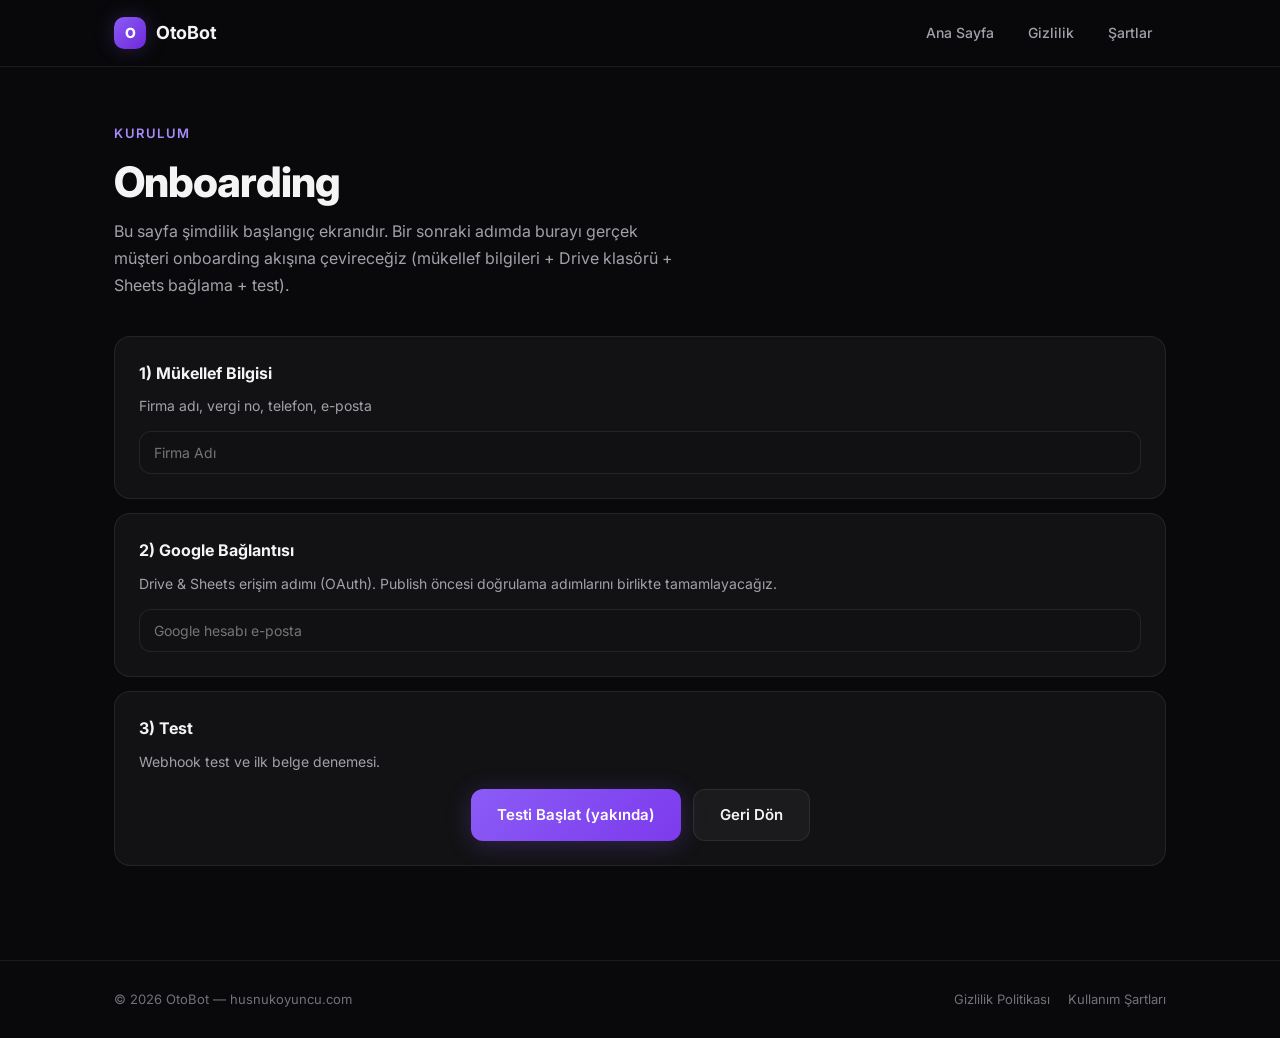
==== onboarding/index.html @ b675dc73 "Add files via upload" ====
<!doctype html>
<html lang="tr">

<head>
  <meta charset="utf-8" />
  <meta name="viewport" content="width=device-width,initial-scale=1" />
  <title>Onboarding • OtoBot</title>
  <meta name="description" content="OtoBot onboarding — muhasebe otomasyon sisteminizi kurun." />
  <link rel="stylesheet" href="/assets/style.css" />
</head>

<body>

  <!-- Navbar -->
  <nav class="navbar">
    <div class="wrapper">
      <a href="/" class="nav-brand">
        <div class="logo-icon">O</div>
        OtoBot
      </a>
      <button class="hamburger" id="hamburger" aria-label="Menü">
        <span></span><span></span><span></span>
      </button>
      <div class="nav-links" id="navLinks">
        <a href="/">Ana Sayfa</a>
        <a href="/privacy-policy/">Gizlilik</a>
        <a href="/terms-of-service/">Şartlar</a>
      </div>
    </div>
  </nav>

  <!-- Page Content -->
  <section class="subpage-hero">
    <div class="wrapper">
      <div class="section-label">Kurulum</div>
      <h1 class="section-title">Onboarding</h1>
      <p class="section-desc">
        Bu sayfa şimdilik başlangıç ekranıdır. Bir sonraki adımda burayı gerçek müşteri onboarding akışına çevireceğiz
        (mükellef bilgileri + Drive klasörü + Sheets bağlama + test).
      </p>

      <div class="subpage-card">
        <h3>1) Mükellef Bilgisi</h3>
        <p>Firma adı, vergi no, telefon, e-posta</p>
        <input class="subpage-input" placeholder="Firma Adı" />
      </div>

      <div class="subpage-card">
        <h3>2) Google Bağlantısı</h3>
        <p>Drive & Sheets erişim adımı (OAuth). Publish öncesi doğrulama adımlarını birlikte tamamlayacağız.</p>
        <input class="subpage-input" placeholder="Google hesabı e-posta" />
      </div>

      <div class="subpage-card">
        <h3>3) Test</h3>
        <p>Webhook test ve ilk belge denemesi.</p>
        <div class="hero-actions" style="margin-top:16px;">
          <a class="btn btn-primary" href="#">Testi Başlat (yakında)</a>
          <a class="btn" href="/">Geri Dön</a>
        </div>
      </div>
    </div>
  </section>

  <!-- Footer -->
  <footer class="footer">
    <div class="wrapper">
      <div>© <span id="y"></span> OtoBot — husnukoyuncu.com</div>
      <div class="footer-links">
        <a href="/privacy-policy/">Gizlilik Politikası</a>
        <a href="/terms-of-service/">Kullanım Şartları</a>
      </div>
    </div>
  </footer>

  <script>
    document.getElementById('y').textContent = new Date().getFullYear();
    const hamburger = document.getElementById('hamburger');
    const navLinks = document.getElementById('navLinks');
    hamburger.addEventListener('click', () => navLinks.classList.toggle('open'));
    navLinks.querySelectorAll('a').forEach(a => a.addEventListener('click', () => navLinks.classList.remove('open')));
  </script>
</body>

</html>
---- assets/style.css ----
/* ===== OtoBot — Landing Page Styles ===== */
@import url('https://fonts.googleapis.com/css2?family=Inter:wght@400;500;600;700;800&display=swap');

/* --- Tokens --- */
:root {
  --bg: #09090b;
  --bg-subtle: #111114;
  --surface: rgba(255,255,255,.04);
  --surface-hover: rgba(255,255,255,.07);
  --border: rgba(255,255,255,.08);
  --border-hover: rgba(255,255,255,.14);
  --text: #f4f4f5;
  --text-muted: #a1a1aa;
  --text-dim: #71717a;
  --accent: #8b5cf6;
  --accent-light: #a78bfa;
  --accent-glow: rgba(139,92,246,.25);
  --green: #22c55e;
  --green-glow: rgba(34,197,94,.2);
  --radius: 16px;
  --radius-sm: 12px;
  --transition: .3s cubic-bezier(.4,0,.2,1);
}

/* --- Reset --- */
*, *::before, *::after { box-sizing: border-box; margin: 0; padding: 0; }
html { scroll-behavior: smooth; scroll-padding-top: 80px; }
body {
  background: var(--bg);
  color: var(--text);
  font-family: 'Inter', system-ui, -apple-system, sans-serif;
  line-height: 1.6;
  -webkit-font-smoothing: antialiased;
  overflow-x: hidden;
}
a { color: inherit; text-decoration: none; }
img { max-width: 100%; display: block; }
ul { list-style: none; }

/* --- Layout --- */
.wrapper { max-width: 1100px; margin: 0 auto; padding: 0 24px; }

/* --- Navbar --- */
.navbar {
  position: fixed; top: 0; left: 0; right: 0; z-index: 100;
  padding: 14px 24px;
  background: rgba(9,9,11,.7);
  backdrop-filter: blur(20px) saturate(1.4);
  -webkit-backdrop-filter: blur(20px) saturate(1.4);
  border-bottom: 1px solid var(--border);
  transition: background var(--transition);
}
.navbar .wrapper {
  display: flex; align-items: center; justify-content: space-between;
}
.nav-brand {
  display: flex; align-items: center; gap: 10px;
  font-weight: 700; font-size: 18px; letter-spacing: -.3px;
}
.nav-brand .logo-icon {
  width: 32px; height: 32px; border-radius: 10px;
  background: linear-gradient(135deg, var(--accent), #6d28d9);
  display: flex; align-items: center; justify-content: center;
  font-size: 14px; font-weight: 800; color: #fff;
  box-shadow: 0 0 20px var(--accent-glow);
}
.nav-links { display: flex; align-items: center; gap: 6px; }
.nav-links a {
  padding: 8px 14px; border-radius: 10px;
  font-size: 14px; font-weight: 500; color: var(--text-muted);
  transition: color var(--transition), background var(--transition);
}
.nav-links a:hover { color: var(--text); background: var(--surface); }
.nav-cta {
  padding: 8px 18px !important; border-radius: 10px;
  background: var(--accent) !important; color: #fff !important;
  font-weight: 600 !important;
  transition: opacity var(--transition), transform var(--transition);
}
.nav-cta:hover { opacity: .9; transform: translateY(-1px); }

/* Hamburger */
.hamburger { display: none; flex-direction: column; gap: 5px; cursor: pointer; padding: 4px; background: none; border: none; }
.hamburger span { width: 22px; height: 2px; background: var(--text-muted); border-radius: 2px; transition: var(--transition); }

/* --- Hero --- */
.hero {
  min-height: 100vh;
  display: flex; align-items: center; justify-content: center;
  text-align: center;
  padding: 140px 24px 100px;
  position: relative;
  overflow: hidden;
}
.hero::before {
  content: '';
  position: absolute; top: -200px; left: 50%; transform: translateX(-50%);
  width: 600px; height: 600px;
  background: radial-gradient(circle, var(--accent-glow) 0%, transparent 70%);
  pointer-events: none;
  animation: pulse 6s ease-in-out infinite;
}
@keyframes pulse {
  0%, 100% { opacity: .5; transform: translateX(-50%) scale(1); }
  50% { opacity: .8; transform: translateX(-50%) scale(1.15); }
}
.hero-content { position: relative; z-index: 1; max-width: 720px; }
.hero-badge {
  display: inline-flex; align-items: center; gap: 8px;
  padding: 6px 16px; border-radius: 999px;
  background: var(--surface); border: 1px solid var(--border);
  font-size: 13px; color: var(--text-muted); font-weight: 500;
  margin-bottom: 28px;
}
.hero-badge .pulse-dot {
  width: 8px; height: 8px; border-radius: 50%;
  background: var(--green);
  box-shadow: 0 0 12px var(--green-glow);
  animation: dotPulse 2s ease-in-out infinite;
}
@keyframes dotPulse {
  0%, 100% { opacity: 1; } 50% { opacity: .4; }
}
.hero h1 {
  font-size: clamp(36px, 6vw, 64px);
  font-weight: 800; letter-spacing: -1.5px;
  line-height: 1.08;
  margin-bottom: 20px;
  background: linear-gradient(135deg, var(--text) 40%, var(--accent-light));
  -webkit-background-clip: text; -webkit-text-fill-color: transparent;
  background-clip: text;
}
.hero p {
  font-size: 17px; line-height: 1.7;
  color: var(--text-muted); max-width: 540px; margin: 0 auto 36px;
}
.hero-actions { display: flex; gap: 12px; justify-content: center; flex-wrap: wrap; }

/* --- Buttons --- */
.btn {
  display: inline-flex; align-items: center; gap: 8px;
  padding: 13px 26px; border-radius: var(--radius-sm);
  font-size: 15px; font-weight: 600; cursor: pointer;
  border: 1px solid var(--border);
  background: var(--surface);
  color: var(--text);
  transition: all var(--transition);
}
.btn:hover { border-color: var(--border-hover); background: var(--surface-hover); transform: translateY(-2px); }
.btn-primary {
  background: linear-gradient(135deg, var(--accent), #7c3aed);
  border: none; color: #fff;
  box-shadow: 0 4px 24px var(--accent-glow);
}
.btn-primary:hover { box-shadow: 0 8px 32px rgba(139,92,246,.35); transform: translateY(-2px); }
.btn svg { width: 18px; height: 18px; }

/* --- Section Common --- */
.section {
  padding: 100px 0;
  position: relative;
}
.section-label {
  display: inline-flex; align-items: center; gap: 8px;
  font-size: 13px; font-weight: 600; text-transform: uppercase;
  letter-spacing: 1.5px; color: var(--accent-light);
  margin-bottom: 14px;
}
.section-title {
  font-size: clamp(28px, 4vw, 42px);
  font-weight: 800; letter-spacing: -1px;
  line-height: 1.15; margin-bottom: 16px;
}
.section-desc {
  font-size: 16px; color: var(--text-muted);
  max-width: 560px; line-height: 1.7;
}
.section-header { text-align: center; margin-bottom: 56px; }
.section-header .section-desc { margin: 0 auto; }

/* Divider */
.section + .section { border-top: 1px solid var(--border); }

/* --- Features --- */
.features-grid {
  display: grid;
  grid-template-columns: repeat(auto-fit, minmax(260px, 1fr));
  gap: 16px;
}
.feature-card {
  padding: 28px 24px;
  background: var(--surface);
  border: 1px solid var(--border);
  border-radius: var(--radius);
  transition: all var(--transition);
  position: relative;
  overflow: hidden;
}
.feature-card::before {
  content: '';
  position: absolute; top: 0; left: 0; right: 0; height: 2px;
  background: linear-gradient(90deg, transparent, var(--accent), transparent);
  opacity: 0; transition: opacity var(--transition);
}
.feature-card:hover { border-color: var(--border-hover); transform: translateY(-4px); }
.feature-card:hover::before { opacity: 1; }
.feature-icon {
  width: 44px; height: 44px; border-radius: 12px;
  display: flex; align-items: center; justify-content: center;
  margin-bottom: 18px; font-size: 22px;
  background: var(--accent-glow);
}
.feature-card h3 {
  font-size: 17px; font-weight: 700; margin-bottom: 8px;
}
.feature-card p {
  font-size: 14px; color: var(--text-muted); line-height: 1.65;
}

/* --- How It Works --- */
.steps-grid {
  display: grid;
  grid-template-columns: repeat(3, 1fr);
  gap: 24px;
  position: relative;
}
.steps-grid::before {
  content: '';
  position: absolute;
  top: 44px; left: 16.66%; right: 16.66%;
  height: 2px;
  background: linear-gradient(90deg, var(--accent-glow), var(--accent), var(--accent-glow));
  opacity: .4;
}
.step-card { text-align: center; position: relative; z-index: 1; }
.step-number {
  width: 56px; height: 56px; border-radius: 50%;
  background: var(--bg);
  border: 2px solid var(--accent);
  display: flex; align-items: center; justify-content: center;
  margin: 0 auto 20px;
  font-size: 20px; font-weight: 800;
  color: var(--accent-light);
  box-shadow: 0 0 24px var(--accent-glow);
}
.step-card h3 {
  font-size: 17px; font-weight: 700; margin-bottom: 8px;
}
.step-card p {
  font-size: 14px; color: var(--text-muted); line-height: 1.65;
  max-width: 280px; margin: 0 auto;
}

/* --- Pricing --- */
.pricing-grid {
  display: grid;
  grid-template-columns: repeat(auto-fit, minmax(280px, 1fr));
  gap: 20px;
  max-width: 900px; margin: 0 auto;
}
.pricing-card {
  padding: 32px 28px;
  background: var(--surface);
  border: 1px solid var(--border);
  border-radius: var(--radius);
  transition: all var(--transition);
  position: relative;
}
.pricing-card.featured {
  border-color: var(--accent);
  box-shadow: 0 0 40px var(--accent-glow);
}
.pricing-card.featured .pricing-badge {
  position: absolute; top: -12px; left: 50%; transform: translateX(-50%);
  padding: 4px 16px; border-radius: 999px;
  background: var(--accent); color: #fff;
  font-size: 12px; font-weight: 700; text-transform: uppercase;
  letter-spacing: .5px;
}
.pricing-card:hover { transform: translateY(-4px); }
.pricing-plan {
  font-size: 15px; font-weight: 700; text-transform: uppercase;
  letter-spacing: .5px; color: var(--text-muted); margin-bottom: 12px;
}
.pricing-price {
  font-size: 48px; font-weight: 800; letter-spacing: -2px;
  margin-bottom: 8px;
}
.pricing-price span { font-size: 16px; font-weight: 500; color: var(--text-muted); letter-spacing: 0; }
.pricing-desc {
  font-size: 14px; color: var(--text-dim); margin-bottom: 24px; line-height: 1.5;
}
.pricing-features { margin-bottom: 28px; }
.pricing-features li {
  display: flex; align-items: center; gap: 10px;
  padding: 8px 0; font-size: 14px; color: var(--text-muted);
  border-bottom: 1px solid var(--border);
}
.pricing-features li:last-child { border-bottom: none; }
.pricing-features li svg {
  width: 16px; height: 16px; flex-shrink: 0;
  color: var(--green);
}

/* --- CTA / Contact --- */
.cta-section {
  text-align: center;
  padding: 100px 0;
}
.cta-box {
  max-width: 600px; margin: 0 auto;
  padding: 48px 40px;
  background: var(--surface);
  border: 1px solid var(--border);
  border-radius: 24px;
  position: relative; overflow: hidden;
}
.cta-box::before {
  content: '';
  position: absolute; top: -80px; left: 50%; transform: translateX(-50%);
  width: 300px; height: 300px;
  background: radial-gradient(circle, var(--accent-glow) 0%, transparent 70%);
  pointer-events: none; opacity: .5;
}
.cta-box > * { position: relative; z-index: 1; }
.cta-box h2 {
  font-size: 28px; font-weight: 800; letter-spacing: -.5px;
  margin-bottom: 12px;
}
.cta-box p {
  font-size: 15px; color: var(--text-muted); margin-bottom: 28px; line-height: 1.7;
}
.cta-email {
  font-size: 15px; color: var(--text-dim); margin-top: 16px;
}
.cta-email a {
  color: var(--accent-light); text-decoration: underline;
  text-decoration-color: rgba(167,139,250,.3);
  text-underline-offset: 3px;
  transition: color var(--transition), text-decoration-color var(--transition);
}
.cta-email a:hover { text-decoration-color: var(--accent-light); }

/* --- Footer --- */
.footer {
  padding: 28px 0;
  border-top: 1px solid var(--border);
  color: var(--text-dim); font-size: 13px;
}
.footer .wrapper {
  display: flex; align-items: center; justify-content: space-between;
  flex-wrap: wrap; gap: 12px;
}
.footer-links { display: flex; gap: 18px; }
.footer-links a { transition: color var(--transition); }
.footer-links a:hover { color: var(--text-muted); }

/* --- Sub-page Layout --- */
.subpage-hero {
  padding: 120px 0 80px;
}
.subpage-hero .section-title {
  margin-bottom: 12px;
}
.subpage-hero .section-desc {
  margin-bottom: 36px;
}
.subpage-card {
  padding: 24px;
  background: var(--surface);
  border: 1px solid var(--border);
  border-radius: var(--radius);
  margin-bottom: 14px;
  transition: border-color var(--transition);
}
.subpage-card:hover { border-color: var(--border-hover); }
.subpage-card h3 {
  font-size: 16px; font-weight: 700; margin-bottom: 8px;
}
.subpage-card p {
  font-size: 14px; color: var(--text-muted); line-height: 1.65; margin: 0;
}
.subpage-input {
  width: 100%; margin-top: 14px;
  padding: 12px 14px; border-radius: var(--radius-sm);
  border: 1px solid var(--border);
  background: var(--bg-subtle);
  color: var(--text);
  font-family: inherit; font-size: 14px;
  outline: none;
  transition: border-color var(--transition);
}
.subpage-input:focus { border-color: var(--accent); }

/* --- Animations --- */
.fade-up {
  opacity: 0; transform: translateY(28px);
  transition: opacity .7s cubic-bezier(.4,0,.2,1), transform .7s cubic-bezier(.4,0,.2,1);
}
.fade-up.visible { opacity: 1; transform: translateY(0); }

/* --- Responsive --- */
@media (max-width: 768px) {
  .nav-links { 
    display: none; 
    position: absolute; top: 100%; left: 0; right: 0;
    flex-direction: column; padding: 16px 24px;
    background: rgba(9,9,11,.95);
    backdrop-filter: blur(20px);
    border-bottom: 1px solid var(--border);
  }
  .nav-links.open { display: flex; }
  .hamburger { display: flex; }
  
  .hero { padding: 120px 24px 80px; min-height: auto; }
  .steps-grid { grid-template-columns: 1fr; gap: 32px; }
  .steps-grid::before { display: none; }
  .pricing-grid { grid-template-columns: 1fr; }
  .cta-box { padding: 36px 24px; }
  .footer .wrapper { justify-content: center; text-align: center; }
}

@media (max-width: 480px) {
  .hero-actions { flex-direction: column; align-items: center; }
  .btn { width: 100%; justify-content: center; }
  .features-grid { grid-template-columns: 1fr; }
}
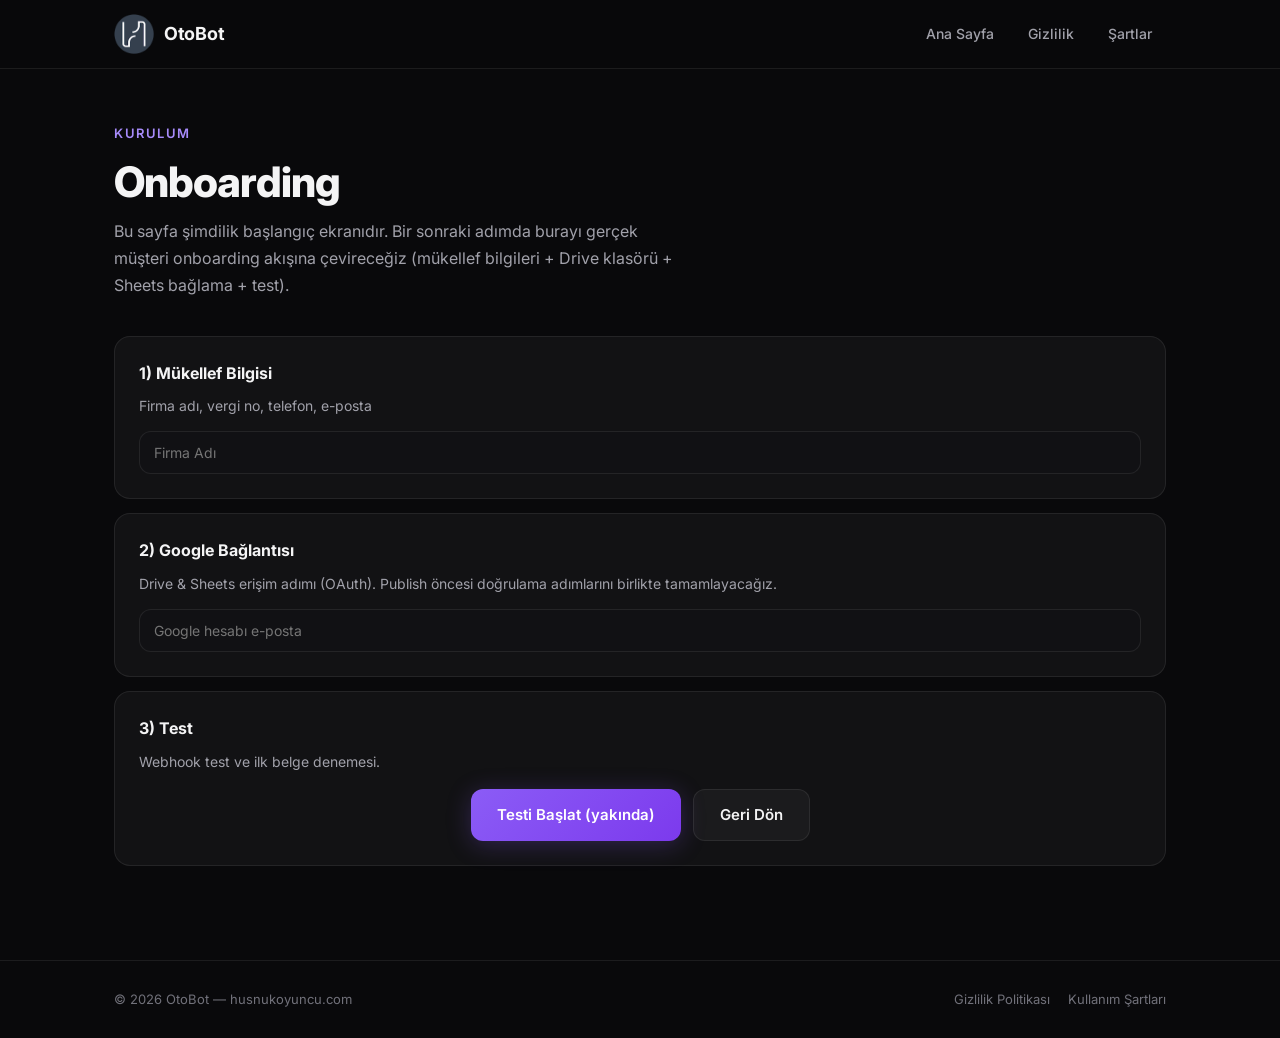
==== commit b58c2db7: "Add files via upload" ====
--- a/onboarding/index.html
+++ b/onboarding/index.html
@@ -15,7 +15,7 @@
   <nav class="navbar">
     <div class="wrapper">
       <a href="/" class="nav-brand">
-        <div class="logo-icon">O</div>
+        <img src="/assets/logo.png" alt="OtoBot Logo" class="logo-img">
         OtoBot
       </a>
       <button class="hamburger" id="hamburger" aria-label="Menü">
--- a/assets/style.css
+++ b/assets/style.css
@@ -82,6 +82,12 @@
 /* Hamburger */
 .hamburger { display: none; flex-direction: column; gap: 5px; cursor: pointer; padding: 4px; background: none; border: none; }
 .hamburger span { width: 22px; height: 2px; background: var(--text-muted); border-radius: 2px; transition: var(--transition); }
+.logo-img {
+  height: 40px;
+  width: auto;
+  display: block;
+  object-fit: contain;
+}
 
 /* --- Hero --- */
 .hero {
